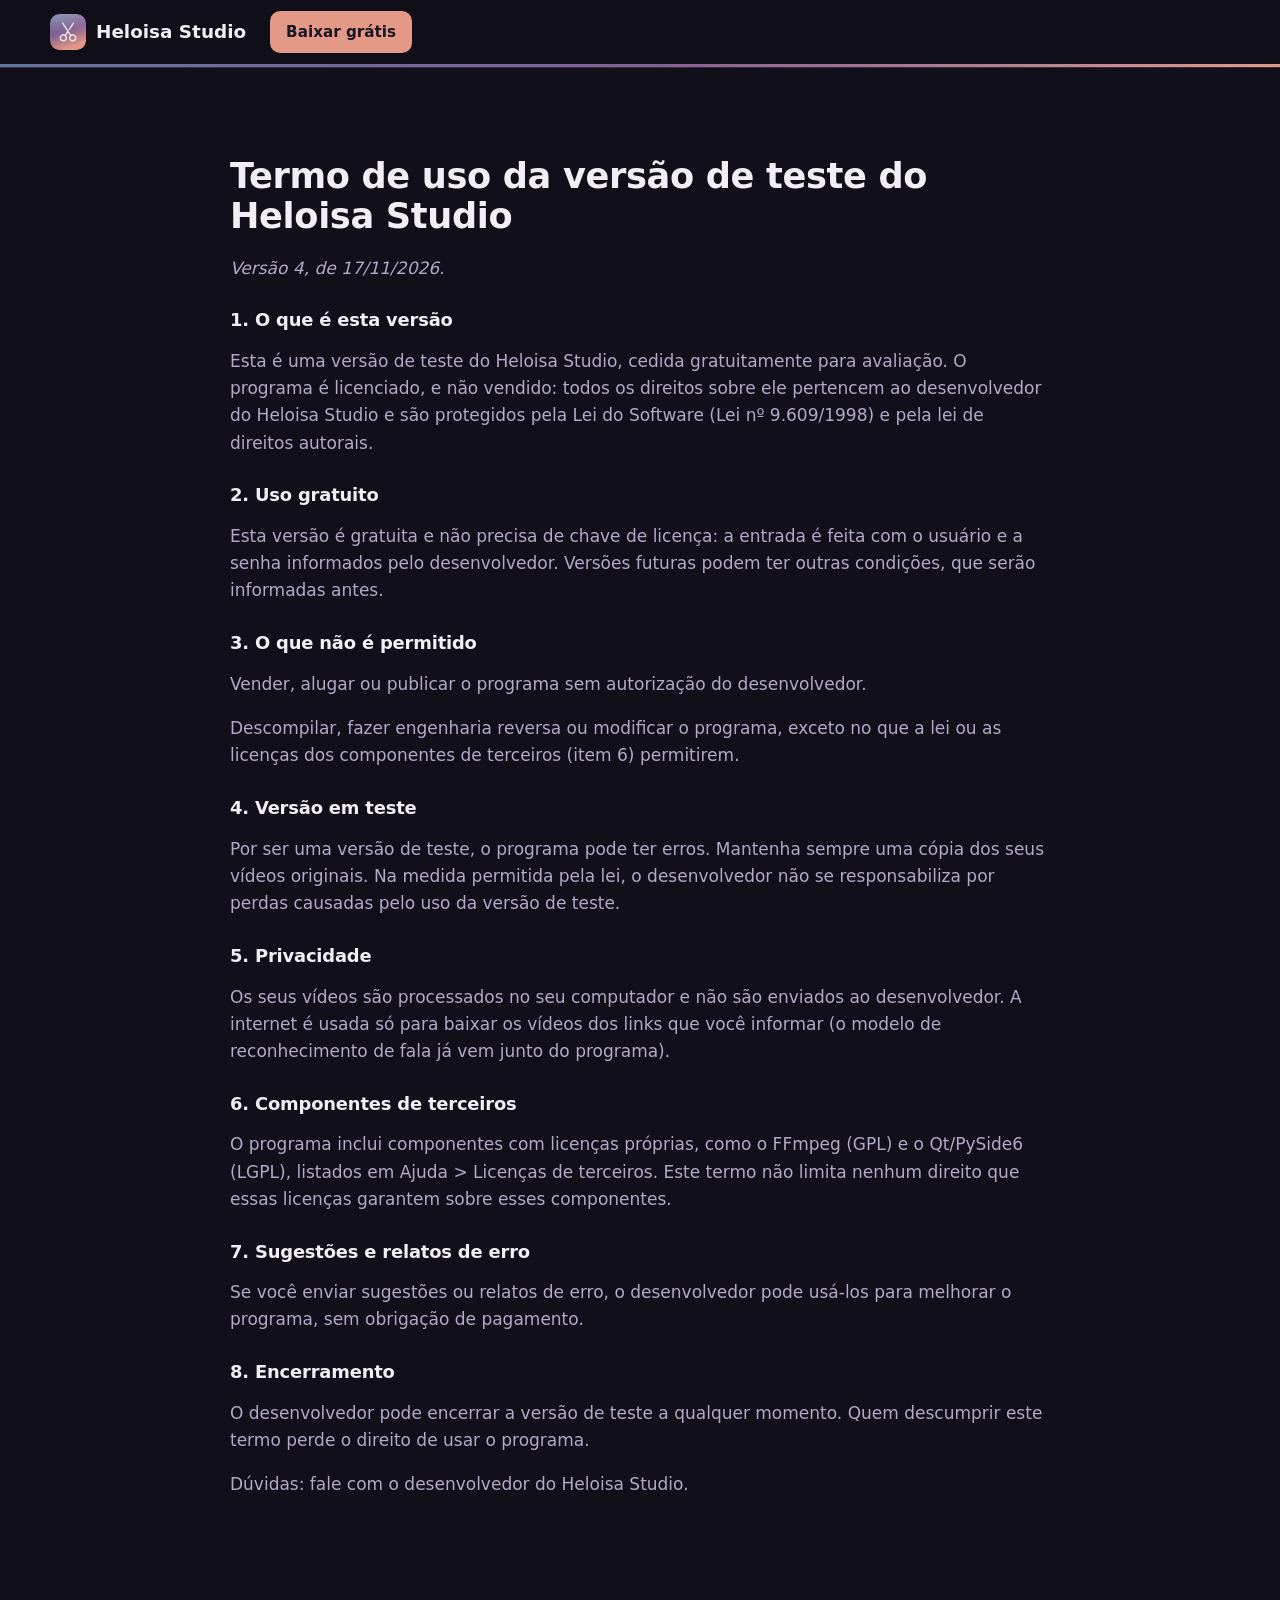
==== termo.html @ 585409a6 "Site do Heloisa Studio" ====
<!doctype html>
<html lang="pt-BR">
<head>
<meta charset="utf-8">
<meta name="viewport" content="width=device-width, initial-scale=1">
<title>Termo de uso · Heloisa Studio</title>
<meta name="robots" content="noindex">
<link rel="icon" href="img/favicon.ico" sizes="48x48">
<link rel="stylesheet" href="css/estilo.css">
</head>
<body>
<header class="topo">
  <div class="largura topo-linha">
    <a class="marca" href="index.html"><img src="img/logo.png" alt="" width="36" height="36">
      <span>Heloisa Studio</span></a>
    <a class="botao botao-pequeno botao-pessego" href="index.html#baixar">Baixar grátis</a>
  </div>
</header>
<main class="secao">
  <article class="largura estreita termo">
<h1>Termo de uso da versão de teste do Heloisa Studio</h1>
<p><i>Versão 4, de 17/11/2026.</i></p>
<h3>1. O que é esta versão</h3>
<p>Esta é uma versão de teste do Heloisa Studio, cedida gratuitamente para avaliação. O programa é licenciado, e não vendido: todos os direitos sobre ele pertencem ao desenvolvedor do Heloisa Studio e são protegidos pela Lei do Software (Lei nº 9.609/1998) e pela lei de direitos autorais.</p>
<h3>2. Uso gratuito</h3>
<p>Esta versão é gratuita e não precisa de chave de licença: a entrada é feita com o usuário e a senha informados pelo desenvolvedor. Versões futuras podem ter outras condições, que serão informadas antes.</p>
<h3>3. O que não é permitido</h3>
<p>Vender, alugar ou publicar o programa sem autorização do desenvolvedor.</p>
<p>Descompilar, fazer engenharia reversa ou modificar o programa, exceto no que a lei ou as licenças dos componentes de terceiros (item 6) permitirem.</p>
<h3>4. Versão em teste</h3>
<p>Por ser uma versão de teste, o programa pode ter erros. Mantenha sempre uma cópia dos seus vídeos originais. Na medida permitida pela lei, o desenvolvedor não se responsabiliza por perdas causadas pelo uso da versão de teste.</p>
<h3>5. Privacidade</h3>
<p>Os seus vídeos são processados no seu computador e não são enviados ao desenvolvedor. A internet é usada só para baixar os vídeos dos links que você informar (o modelo de reconhecimento de fala já vem junto do programa).</p>
<h3>6. Componentes de terceiros</h3>
<p>O programa inclui componentes com licenças próprias, como o FFmpeg (GPL) e o Qt/PySide6 (LGPL), listados em Ajuda &gt; Licenças de terceiros. Este termo não limita nenhum direito que essas licenças garantem sobre esses componentes.</p>
<h3>7. Sugestões e relatos de erro</h3>
<p>Se você enviar sugestões ou relatos de erro, o desenvolvedor pode usá-los para melhorar o programa, sem obrigação de pagamento.</p>
<h3>8. Encerramento</h3>
<p>O desenvolvedor pode encerrar a versão de teste a qualquer momento. Quem descumprir este termo perde o direito de usar o programa.</p>
<p>Dúvidas: fale com o desenvolvedor do Heloisa Studio.</p>
  </article>
</main>
</body>
</html>
---- css/estilo.css ----
/* Heloisa Studio — site de divulgação. Paleta "pôr do sol" do programa. */
:root {
  --azul: #64759d;
  --roxo: #826092;
  --pessego: #e39986;
  --sol: #ffe2b8;
  --fundo: #110f1a;
  --superficie: #19162a;
  --superficie-2: #211d35;
  --borda: #332d4d;
  --texto: #f2eef6;
  --suave: #b3a9c9;
  --horizonte: #2a1f3a;
  --raio: 16px;
  --sombra: 0 24px 60px rgba(8, 6, 16, 0.55);
  color-scheme: dark;
}

* { box-sizing: border-box; }
html { scroll-behavior: smooth; scroll-padding-top: 76px; }
body {
  margin: 0;
  background: var(--fundo);
  color: var(--texto);
  font-family: "Segoe UI Variable Text", "Segoe UI", system-ui, -apple-system, Roboto,
    "Helvetica Neue", Arial, sans-serif;
  font-size: 17px;
  line-height: 1.6;
  -webkit-font-smoothing: antialiased;
}
img { max-width: 100%; height: auto; display: block; }
a { color: var(--pessego); }
h1, h2, h3 { line-height: 1.15; margin: 0 0 0.5em; letter-spacing: -0.01em; }
h1 { font-size: clamp(2.1rem, 5vw, 3.6rem); font-weight: 800; }
h2 { font-size: clamp(1.7rem, 3.4vw, 2.5rem); font-weight: 800; }
h3 { font-size: 1.12rem; font-weight: 700; }
code {
  font-family: "Cascadia Mono", Consolas, monospace;
  background: var(--superficie-2);
  border: 1px solid var(--borda);
  border-radius: 6px;
  padding: 0.05em 0.4em;
  font-size: 0.92em;
}

.largura { width: min(1180px, 100% - 32px); margin-inline: auto; }
.estreita { width: min(820px, 100% - 32px); }

.pular {
  position: absolute; left: -999px; top: 8px; z-index: 50;
  background: var(--pessego); color: #1b1626; padding: 8px 14px; border-radius: 8px;
}
.pular:focus { left: 8px; }
:focus-visible { outline: 3px solid var(--pessego); outline-offset: 3px; border-radius: 6px; }

/* ---------------------------------------------------------------- botões */
.botao {
  display: inline-flex; align-items: center; justify-content: center; gap: 8px;
  padding: 14px 26px; border-radius: 12px; font-weight: 700; text-decoration: none;
  transition: transform 0.15s ease, filter 0.15s ease, background 0.15s ease;
}
.botao:hover { transform: translateY(-1px); filter: brightness(1.06); }
.botao-pessego { background: var(--pessego); color: #1b1626; }
.botao-vidro {
  background: rgba(255, 255, 255, 0.14); color: #fff;
  border: 1px solid rgba(255, 255, 255, 0.35);
}
.botao-vidro:hover { background: rgba(255, 255, 255, 0.22); }
.botao-pequeno { padding: 9px 16px; font-size: 0.95rem; border-radius: 10px; }
.botao-grande { padding: 18px 34px; font-size: 1.12rem; }

/* ---------------------------------------------------------------- topo */
.topo {
  position: sticky; top: 0; z-index: 20;
  background: rgba(17, 15, 26, 0.82);
  backdrop-filter: blur(12px);
  border-bottom: 1px solid var(--borda);
}
.topo::after {                                   /* a faixa do pôr do sol, como no app */
  content: ""; display: block; height: 3px;
  background: linear-gradient(90deg, var(--azul), var(--roxo), var(--pessego));
}
.topo-linha { display: flex; align-items: center; gap: 24px; min-height: 64px; }
.marca {
  display: inline-flex; align-items: center; gap: 10px;
  color: var(--texto); text-decoration: none; font-weight: 800; font-size: 1.15rem;
}
.marca img { border-radius: 9px; }
.menu { display: flex; gap: 22px; margin-left: auto; }
.menu a { color: var(--suave); text-decoration: none; font-weight: 600; font-size: 0.97rem; }
.menu a:hover { color: var(--texto); }

/* ---------------------------------------------------------------- herói */
.heroi { position: relative; overflow: hidden; padding: 72px 0 176px; isolation: isolate; }
.ceu {
  position: absolute; inset: 0; z-index: -1;
  background: linear-gradient(180deg, var(--azul) 0%, var(--roxo) 52%, var(--pessego) 100%);
}
.sol {
  position: absolute; width: 360px; height: 360px; border-radius: 50%;
  right: 6%; bottom: 40px; background: var(--sol); opacity: 0.9;
  box-shadow: 0 0 120px 40px rgba(255, 226, 184, 0.35);
}
.horizonte {
  position: absolute; left: 0; right: 0; bottom: 0; height: 120px;
  background: linear-gradient(180deg, #3a2b4f 0 10px, var(--horizonte) 10px);
}
.heroi-grade {
  display: grid; grid-template-columns: 1fr 1.15fr; gap: 48px; align-items: center;
}
.selo {
  display: inline-block; margin: 0 0 18px; padding: 6px 14px; border-radius: 999px;
  background: rgba(17, 15, 26, 0.35); border: 1px solid rgba(255, 255, 255, 0.25);
  font-weight: 700; font-size: 0.9rem; color: #fff;
}
.heroi h1 { color: #fff; text-shadow: 0 2px 24px rgba(17, 15, 26, 0.25); }
.destaque { color: var(--sol); }
.lide { font-size: 1.15rem; color: rgba(255, 255, 255, 0.92); max-width: 36em; }
.acoes { display: flex; flex-wrap: wrap; gap: 12px; margin: 28px 0 22px; }
.fatos {
  list-style: none; padding: 0; margin: 0; display: flex; flex-wrap: wrap; gap: 8px 20px;
  color: rgba(255, 255, 255, 0.9); font-size: 0.95rem; font-weight: 600;
}
.fatos li::before { content: "✓ "; color: var(--sol); }
.heroi-tela { margin: 0; }
.heroi-tela img {
  border-radius: 14px; box-shadow: var(--sombra);
  border: 1px solid rgba(255, 255, 255, 0.18);
}

/* ---------------------------------------------------------------- seções */
.secao { padding: 88px 0; }
.secao h2 { text-align: center; }
.secao-lide { text-align: center; color: var(--suave); font-size: 1.1rem; margin: 0 auto 44px;
              max-width: 40em; }
.secao-escura { background: var(--superficie); border-block: 1px solid var(--borda); }

.recursos { display: grid; grid-template-columns: repeat(auto-fill, minmax(250px, 1fr)); gap: 18px; }
.recurso {
  background: var(--superficie); border: 1px solid var(--borda); border-radius: var(--raio);
  padding: 22px 22px 18px;
}
.recurso svg {
  width: 40px; height: 40px; padding: 8px; border-radius: 11px; margin-bottom: 14px;
  fill: none; stroke: #fff; stroke-width: 1.8; stroke-linecap: round; stroke-linejoin: round;
  background: linear-gradient(135deg, var(--azul), var(--roxo));
}
.recurso p { margin: 0; color: var(--suave); font-size: 0.97rem; }

.passos {
  list-style: none; padding: 0; margin: 44px 0 0;
  display: grid; grid-template-columns: repeat(3, 1fr); gap: 22px; counter-reset: passo;
}
.passos li {
  background: var(--superficie-2); border: 1px solid var(--borda); border-radius: var(--raio);
  padding: 26px;
}
.passos p { margin: 0; color: var(--suave); }
.numero {
  display: inline-grid; place-items: center; width: 40px; height: 40px; border-radius: 50%;
  margin-bottom: 14px; font-weight: 800; color: #1b1626; background: var(--pessego);
}

.galeria { display: grid; grid-template-columns: repeat(2, 1fr); gap: 26px; }
.galeria figure { margin: 0; }
.galeria img {
  border-radius: 12px; border: 1px solid var(--borda); box-shadow: var(--sombra);
  aspect-ratio: 16 / 10; object-fit: cover; object-position: top center; width: 100%;
}
.galeria figcaption { color: var(--suave); text-align: center; margin-top: 12px; font-size: 0.97rem; }

/* ---------------------------------------------------------------- baixar */
.baixar {
  background:
    radial-gradient(900px 400px at 15% 0%, rgba(130, 96, 146, 0.35), transparent 70%),
    radial-gradient(700px 360px at 90% 100%, rgba(227, 153, 134, 0.22), transparent 70%),
    var(--superficie);
  border-block: 1px solid var(--borda);
}
.baixar h2, .baixar .secao-lide { text-align: left; margin-left: 0; }
.baixar-grade { display: grid; grid-template-columns: 1fr 1.1fr; gap: 48px; align-items: start; }
.detalhe { color: var(--suave); font-size: 0.93rem; margin: 12px 0 26px; }
.acesso {
  border: 1px solid var(--pessego); border-radius: var(--raio);
  background: rgba(227, 153, 134, 0.08); padding: 16px 20px; max-width: 420px;
}
.acesso p { margin: 0; }
.acesso-titulo { font-weight: 700; color: var(--pessego); margin-bottom: 4px !important; }
.instalar {
  background: var(--fundo); border: 1px solid var(--borda); border-radius: var(--raio);
  padding: 28px;
}
.instalar ol, .instalar ul { padding-left: 1.3em; margin: 0 0 18px; }
.instalar li { margin-bottom: 6px; }
.instalar h3:not(:first-child) { margin-top: 22px; }
.aviso { color: var(--suave); font-size: 0.93rem; border-left: 3px solid var(--roxo); padding-left: 12px; }

/* ---------------------------------------------------------------- perguntas */
details {
  background: var(--superficie); border: 1px solid var(--borda); border-radius: 12px;
  padding: 0 20px; margin-bottom: 12px;
}
summary {
  cursor: pointer; font-weight: 700; padding: 16px 0; list-style: none;
  display: flex; justify-content: space-between; gap: 16px;
}
summary::-webkit-details-marker { display: none; }
summary::after { content: "+"; color: var(--pessego); font-size: 1.3rem; line-height: 1; }
details[open] summary::after { content: "−"; }
details p { margin: 0 0 18px; color: var(--suave); }

/* ---------------------------------------------------------------- rodapé */
.rodape { border-top: 1px solid var(--borda); padding: 28px 0 36px; color: var(--suave); }
.rodape-linha { display: flex; flex-wrap: wrap; align-items: center; gap: 16px 28px; }
.rodape nav { display: flex; gap: 20px; margin-left: auto; }
.rodape a { color: var(--suave); }
.rodape a:hover { color: var(--texto); }
.rodape p { margin: 0; font-size: 0.93rem; }
.marca-rodape { font-size: 1rem; }

/* ---------------------------------------------------------------- telas menores */
@media (max-width: 980px) {
  .heroi-grade, .baixar-grade { grid-template-columns: 1fr; }
  .heroi { padding: 48px 0 150px; }
  .sol { width: 240px; height: 240px; right: -40px; bottom: 60px; }
  .passos { grid-template-columns: 1fr; }
}
@media (max-width: 760px) {
  .menu { display: none; }
  .topo-linha { justify-content: space-between; }
  .galeria { grid-template-columns: 1fr; }
  .secao { padding: 64px 0; }
  .rodape nav { margin-left: 0; }
  body { font-size: 16px; }
}
@media (prefers-reduced-motion: reduce) {
  html { scroll-behavior: auto; }
  .botao { transition: none; }
  .botao:hover { transform: none; }
}

/* ---------------------------------------------------------------- termo de uso */
.termo h1 { font-size: clamp(1.6rem, 3vw, 2.2rem); }
.termo h3 { margin-top: 1.6em; }
.termo p { color: var(--suave); }
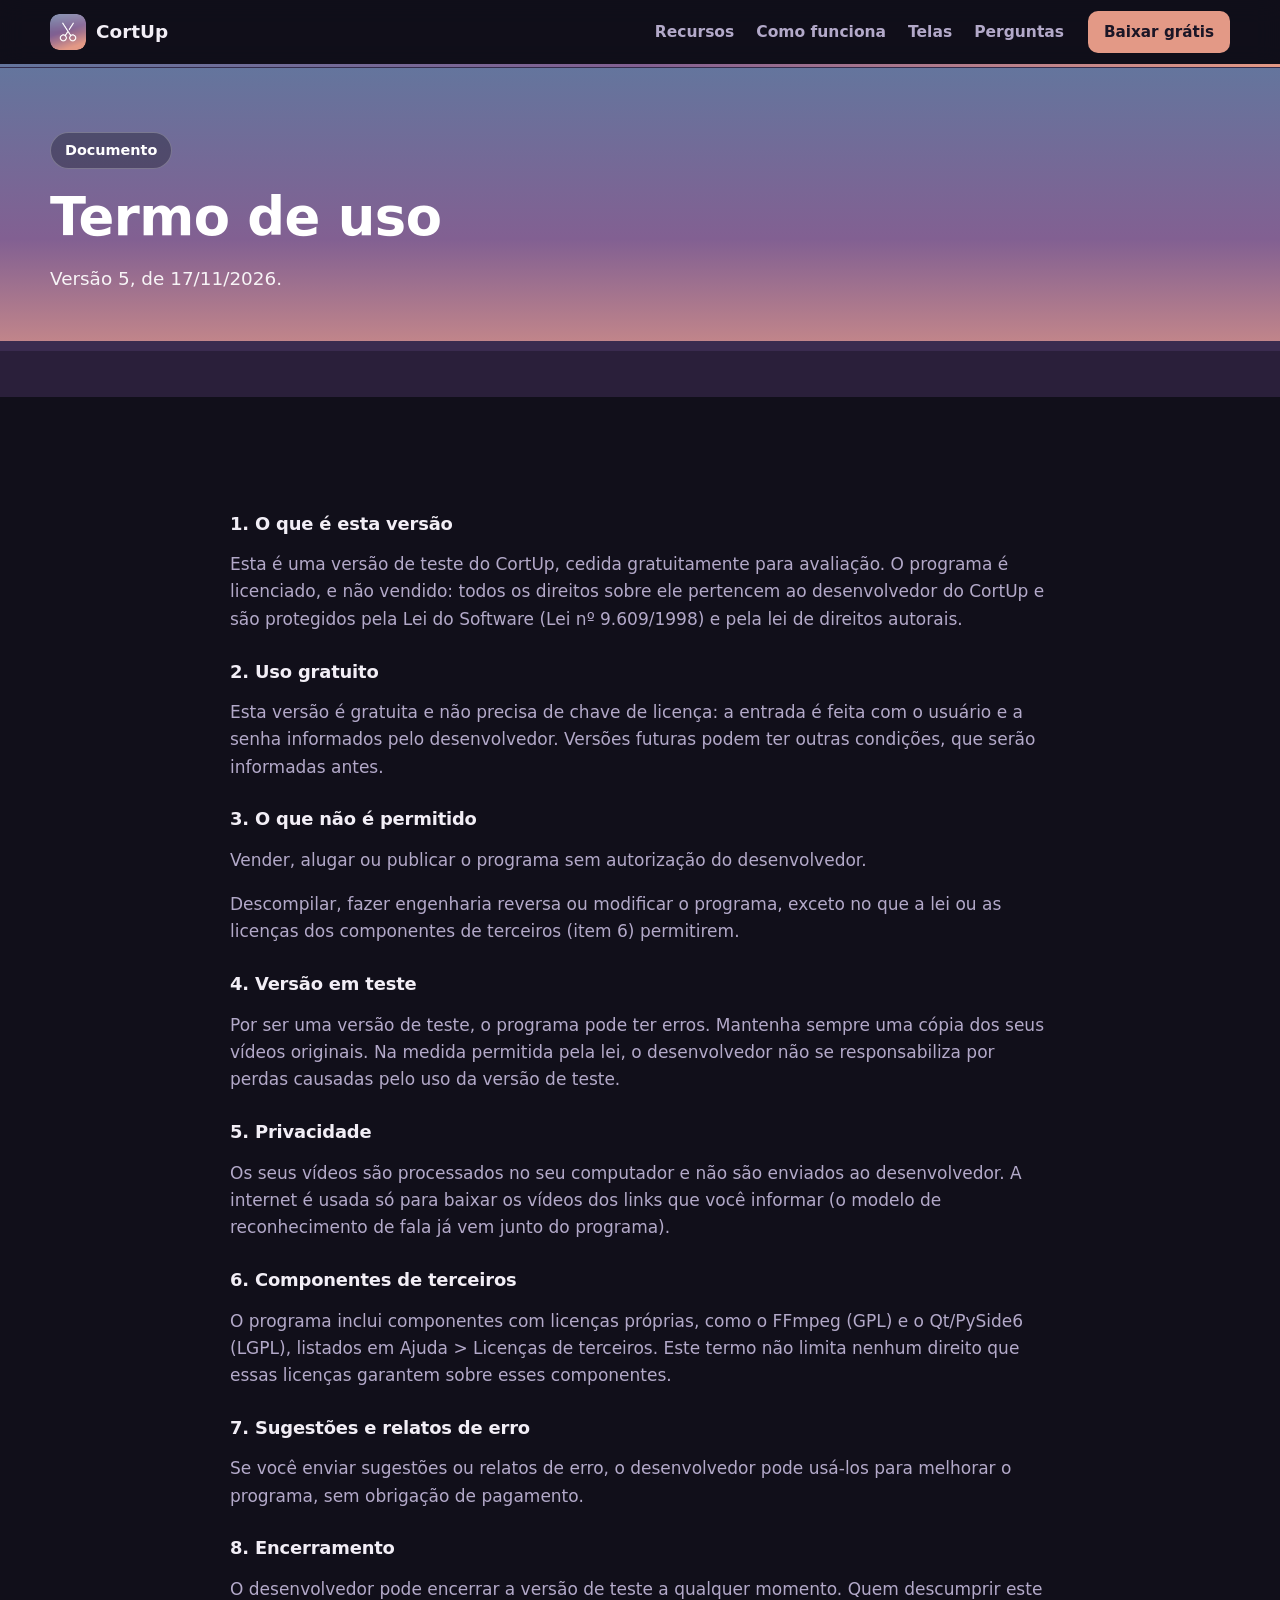
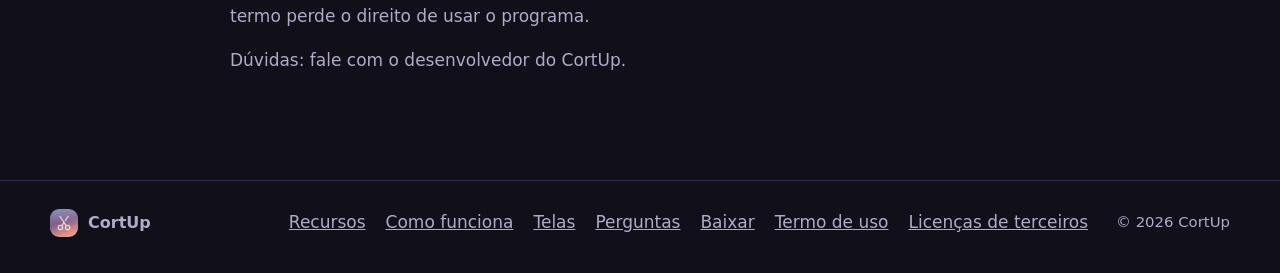
==== commit 34e3a457: "CortUp: nome novo, abertura interativa e várias páginas" ====
--- a/termo.html
+++ b/termo.html
@@ -3,42 +3,96 @@
 <head>
 <meta charset="utf-8">
 <meta name="viewport" content="width=device-width, initial-scale=1">
-<title>Termo de uso · Heloisa Studio</title>
+<title>Termo de uso · CortUp</title>
+<meta name="description" content="Termo de uso da versão de teste do CortUp.">
 <meta name="robots" content="noindex">
+<meta name="theme-color" content="#110f1a">
+<link rel="canonical" href="https://brunomariano5.github.io/cortup/termo.html">
 <link rel="icon" href="img/favicon.ico" sizes="48x48">
+<link rel="icon" href="img/favicon-32.png" type="image/png" sizes="32x32">
+<link rel="apple-touch-icon" href="img/apple-touch-icon.png">
+<meta property="og:type" content="website">
+<meta property="og:locale" content="pt_BR">
+<meta property="og:site_name" content="CortUp">
+<meta property="og:title" content="Termo de uso · CortUp">
+<meta property="og:description" content="Termo de uso da versão de teste do CortUp.">
+<meta property="og:url" content="https://brunomariano5.github.io/cortup/termo.html">
+<meta property="og:image" content="https://brunomariano5.github.io/cortup/img/previa-redes.png">
+<meta property="og:image:width" content="1200">
+<meta property="og:image:height" content="630">
+<meta name="twitter:card" content="summary_large_image">
 <link rel="stylesheet" href="css/estilo.css">
 </head>
 <body>
+<a class="pular" href="#conteudo">Pular para o conteúdo</a>
+
 <header class="topo">
   <div class="largura topo-linha">
-    <a class="marca" href="index.html"><img src="img/logo.png" alt="" width="36" height="36">
-      <span>Heloisa Studio</span></a>
-    <a class="botao botao-pequeno botao-pessego" href="index.html#baixar">Baixar grátis</a>
+    <a class="marca" href="index.html" aria-label="CortUp, página inicial">
+      <img src="img/logo.png" alt="" width="36" height="36">
+      <span>CortUp</span>
+    </a>
+    <nav class="menu" aria-label="Páginas">
+      <a href="recursos.html">Recursos</a>
+      <a href="como-funciona.html">Como funciona</a>
+      <a href="telas.html">Telas</a>
+      <a href="perguntas.html">Perguntas</a>
+    </nav>
+    <a class="botao botao-pequeno botao-pessego" href="baixar.html">Baixar grátis</a>
   </div>
 </header>
-<main class="secao">
-  <article class="largura estreita termo">
-<h1>Termo de uso da versão de teste do Heloisa Studio</h1>
-<p><i>Versão 4, de 17/11/2026.</i></p>
-<h3>1. O que é esta versão</h3>
-<p>Esta é uma versão de teste do Heloisa Studio, cedida gratuitamente para avaliação. O programa é licenciado, e não vendido: todos os direitos sobre ele pertencem ao desenvolvedor do Heloisa Studio e são protegidos pela Lei do Software (Lei nº 9.609/1998) e pela lei de direitos autorais.</p>
-<h3>2. Uso gratuito</h3>
-<p>Esta versão é gratuita e não precisa de chave de licença: a entrada é feita com o usuário e a senha informados pelo desenvolvedor. Versões futuras podem ter outras condições, que serão informadas antes.</p>
-<h3>3. O que não é permitido</h3>
-<p>Vender, alugar ou publicar o programa sem autorização do desenvolvedor.</p>
-<p>Descompilar, fazer engenharia reversa ou modificar o programa, exceto no que a lei ou as licenças dos componentes de terceiros (item 6) permitirem.</p>
-<h3>4. Versão em teste</h3>
-<p>Por ser uma versão de teste, o programa pode ter erros. Mantenha sempre uma cópia dos seus vídeos originais. Na medida permitida pela lei, o desenvolvedor não se responsabiliza por perdas causadas pelo uso da versão de teste.</p>
-<h3>5. Privacidade</h3>
-<p>Os seus vídeos são processados no seu computador e não são enviados ao desenvolvedor. A internet é usada só para baixar os vídeos dos links que você informar (o modelo de reconhecimento de fala já vem junto do programa).</p>
-<h3>6. Componentes de terceiros</h3>
-<p>O programa inclui componentes com licenças próprias, como o FFmpeg (GPL) e o Qt/PySide6 (LGPL), listados em Ajuda &gt; Licenças de terceiros. Este termo não limita nenhum direito que essas licenças garantem sobre esses componentes.</p>
-<h3>7. Sugestões e relatos de erro</h3>
-<p>Se você enviar sugestões ou relatos de erro, o desenvolvedor pode usá-los para melhorar o programa, sem obrigação de pagamento.</p>
-<h3>8. Encerramento</h3>
-<p>O desenvolvedor pode encerrar a versão de teste a qualquer momento. Quem descumprir este termo perde o direito de usar o programa.</p>
-<p>Dúvidas: fale com o desenvolvedor do Heloisa Studio.</p>
-  </article>
+
+<main id="conteudo">
+  <section class="pagina-topo">
+    <div class="ceu" aria-hidden="true"><span class="horizonte"></span></div>
+    <div class="largura">
+      <p class="selo">Documento</p>
+      <h1>Termo de uso</h1>
+      <p class="lide">Versão 5, de 17/11/2026.</p>
+    </div>
+  </section>
+  <section class="secao">
+    <article class="largura estreita termo">
+      <h3>1. O que é esta versão</h3>
+      <p>Esta é uma versão de teste do CortUp, cedida gratuitamente para avaliação. O programa é licenciado, e não vendido: todos os direitos sobre ele pertencem ao desenvolvedor do CortUp e são protegidos pela Lei do Software (Lei nº 9.609/1998) e pela lei de direitos autorais.</p>
+      <h3>2. Uso gratuito</h3>
+      <p>Esta versão é gratuita e não precisa de chave de licença: a entrada é feita com o usuário e a senha informados pelo desenvolvedor. Versões futuras podem ter outras condições, que serão informadas antes.</p>
+      <h3>3. O que não é permitido</h3>
+      <p>Vender, alugar ou publicar o programa sem autorização do desenvolvedor.</p>
+      <p>Descompilar, fazer engenharia reversa ou modificar o programa, exceto no que a lei ou as licenças dos componentes de terceiros (item 6) permitirem.</p>
+      <h3>4. Versão em teste</h3>
+      <p>Por ser uma versão de teste, o programa pode ter erros. Mantenha sempre uma cópia dos seus vídeos originais. Na medida permitida pela lei, o desenvolvedor não se responsabiliza por perdas causadas pelo uso da versão de teste.</p>
+      <h3>5. Privacidade</h3>
+      <p>Os seus vídeos são processados no seu computador e não são enviados ao desenvolvedor. A internet é usada só para baixar os vídeos dos links que você informar (o modelo de reconhecimento de fala já vem junto do programa).</p>
+      <h3>6. Componentes de terceiros</h3>
+      <p>O programa inclui componentes com licenças próprias, como o FFmpeg (GPL) e o Qt/PySide6 (LGPL), listados em Ajuda &gt; Licenças de terceiros. Este termo não limita nenhum direito que essas licenças garantem sobre esses componentes.</p>
+      <h3>7. Sugestões e relatos de erro</h3>
+      <p>Se você enviar sugestões ou relatos de erro, o desenvolvedor pode usá-los para melhorar o programa, sem obrigação de pagamento.</p>
+      <h3>8. Encerramento</h3>
+      <p>O desenvolvedor pode encerrar a versão de teste a qualquer momento. Quem descumprir este termo perde o direito de usar o programa.</p>
+      <p>Dúvidas: fale com o desenvolvedor do CortUp.</p>
+    </article>
+  </section>
 </main>
+
+<footer class="rodape">
+  <div class="largura rodape-linha">
+    <a class="marca marca-rodape" href="index.html">
+      <img src="img/logo.png" alt="" width="28" height="28">
+      <span>CortUp</span>
+    </a>
+    <nav aria-label="Rodapé">
+      <a href="recursos.html">Recursos</a>
+      <a href="como-funciona.html">Como funciona</a>
+      <a href="telas.html">Telas</a>
+      <a href="perguntas.html">Perguntas</a>
+      <a href="baixar.html">Baixar</a>
+      <a href="termo.html">Termo de uso</a>
+      <a href="licencas-de-terceiros.txt">Licenças de terceiros</a>
+    </nav>
+    <p>© 2026 CortUp</p>
+  </div>
+</footer>
+<script src="js/site.js" defer></script>
 </body>
 </html>
--- a/css/estilo.css
+++ b/css/estilo.css
@@ -1,4 +1,4 @@
-/* Heloisa Studio — site de divulgação. Paleta "pôr do sol" do programa. */
+/* CortUp — site de divulgação. Paleta "pôr do sol" do programa. */
 :root {
   --azul: #64759d;
   --roxo: #826092;
@@ -98,7 +98,7 @@
 }
 .sol {
   position: absolute; width: 360px; height: 360px; border-radius: 50%;
-  right: 6%; bottom: 40px; background: var(--sol); opacity: 0.9;
+  right: 4%; bottom: -200px; background: var(--sol); opacity: 0.9;
   box-shadow: 0 0 120px 40px rgba(255, 226, 184, 0.35);
 }
 .horizonte {
@@ -122,11 +122,22 @@
   color: rgba(255, 255, 255, 0.9); font-size: 0.95rem; font-weight: 600;
 }
 .fatos li::before { content: "✓ "; color: var(--sol); }
-.heroi-tela { margin: 0; }
-.heroi-tela img {
-  border-radius: 14px; box-shadow: var(--sombra);
-  border: 1px solid rgba(255, 255, 255, 0.18);
-}
+/* mesa de corte: fitas de vídeo e a tesoura (js/corte.js) */
+.palco-caixa { position: relative; height: clamp(440px, 64vh, 580px); }
+.palco-caixa canvas { display: block; width: 100%; height: 100%; touch-action: pan-y; }
+@media (pointer: fine) { .palco-caixa canvas { cursor: none; } }
+.dica-corte {
+  position: absolute; left: 50%; top: 0; transform: translateX(-50%); margin: 0;
+  white-space: nowrap; pointer-events: none; transition: opacity 0.5s ease;
+  background: rgba(17, 15, 26, 0.5); border: 1px solid rgba(255, 255, 255, 0.25);
+  color: #fff; font-weight: 700; font-size: 0.9rem; padding: 6px 14px; border-radius: 999px;
+}
+.dica-corte.sumir { opacity: 0; }
+.contador-corte {
+  position: absolute; left: 6px; bottom: 16px; margin: 0; pointer-events: none;
+  color: rgba(255, 255, 255, 0.92); font-weight: 600; font-size: 0.95rem; line-height: 1.2;
+}
+.contador-corte strong { display: block; font-size: 2rem; color: var(--sol); }
 
 /* ---------------------------------------------------------------- seções */
 .secao { padding: 88px 0; }
@@ -163,6 +174,7 @@
 
 .galeria { display: grid; grid-template-columns: repeat(2, 1fr); gap: 26px; }
 .galeria figure { margin: 0; }
+.galeria .largo { grid-column: 1 / -1; }
 .galeria img {
   border-radius: 12px; border: 1px solid var(--borda); box-shadow: var(--sombra);
   aspect-ratio: 16 / 10; object-fit: cover; object-position: top center; width: 100%;
@@ -222,11 +234,10 @@
 @media (max-width: 980px) {
   .heroi-grade, .baixar-grade { grid-template-columns: 1fr; }
   .heroi { padding: 48px 0 150px; }
-  .sol { width: 240px; height: 240px; right: -40px; bottom: 60px; }
+  .sol { width: 240px; height: 240px; right: -40px; bottom: -150px; }
   .passos { grid-template-columns: 1fr; }
 }
 @media (max-width: 760px) {
-  .menu { display: none; }
   .topo-linha { justify-content: space-between; }
   .galeria { grid-template-columns: 1fr; }
   .secao { padding: 64px 0; }
@@ -243,3 +254,92 @@
 .termo h1 { font-size: clamp(1.6rem, 3vw, 2.2rem); }
 .termo h3 { margin-top: 1.6em; }
 .termo p { color: var(--suave); }
+
+/* ---------------------------------------------------------------- aparecer ao rolar */
+.anima .revelar {
+  opacity: 0; transform: translateY(26px);
+  transition: opacity 0.7s ease, transform 0.8s cubic-bezier(0.2, 0.7, 0.2, 1);
+}
+.anima .revelar.visto { opacity: 1; transform: none; }
+@media (max-width: 560px) {
+  .palco-caixa { height: 430px; }
+  .dica-corte { font-size: 0.8rem; white-space: normal; text-align: center; width: max-content;
+                max-width: 92%; }
+}
+
+/* ---------------------------------------------------------------- várias páginas */
+.menu a[aria-current="page"] { color: var(--texto); box-shadow: 0 2px 0 var(--pessego); }
+.pagina-topo {
+  position: relative; overflow: hidden; isolation: isolate; color: #fff;
+  padding: 64px 0 104px;
+}
+.pagina-topo .horizonte { height: 56px; }
+.pagina-topo h1 { font-size: clamp(2rem, 4.6vw, 3.3rem); color: #fff; margin-bottom: 0.3em; }
+.pagina-topo .lide { margin: 0; }
+
+.destaques { display: grid; grid-template-columns: repeat(3, 1fr); gap: 20px; }
+.destaque-cartao {
+  display: flex; flex-direction: column; gap: 6px; padding: 26px; text-decoration: none;
+  color: var(--texto); background: var(--superficie); border: 1px solid var(--borda);
+  border-radius: var(--raio); transition: transform 0.2s ease, border-color 0.2s ease;
+}
+.destaque-cartao:hover { transform: translateY(-3px); border-color: var(--pessego); }
+.destaque-cartao p { margin: 0 0 8px; color: var(--suave); }
+.destaque-numero {
+  font-size: 2.6rem; font-weight: 800; line-height: 1.1;
+  background: linear-gradient(90deg, var(--azul), var(--roxo), var(--pessego));
+  -webkit-background-clip: text; background-clip: text; color: transparent;
+}
+.seta { margin-top: auto; color: var(--pessego); font-weight: 700; }
+
+.chamada {
+  background: linear-gradient(120deg, var(--azul), var(--roxo) 55%, var(--pessego));
+  padding: 56px 0;
+}
+.chamada-linha { display: flex; flex-wrap: wrap; align-items: center; justify-content: space-between; gap: 20px 32px; }
+.chamada h2 { color: #fff; margin: 0 0 4px; }
+.chamada p { margin: 0; color: rgba(255, 255, 255, 0.92); font-size: 1.1rem; }
+
+.jeitos { display: grid; grid-template-columns: repeat(3, 1fr); gap: 20px; margin-top: 36px; }
+.jeito {
+  background: var(--superficie-2); border: 1px solid var(--borda); border-radius: var(--raio);
+  padding: 24px;
+}
+.jeito p { margin: 0; color: var(--suave); }
+.lista-check { list-style: none; padding: 0; margin: 28px 0 0; }
+.lista-check li {
+  position: relative; padding: 0 0 16px 34px; color: var(--suave);
+}
+.lista-check li::before {
+  content: "✓"; position: absolute; left: 0; top: 0; color: var(--pessego); font-weight: 800;
+}
+.lista-check strong { color: var(--texto); }
+.ampliar { display: block; cursor: zoom-in; border-radius: 12px; }
+
+/* troca de página suave (navegadores que suportam); o topo fica parado */
+@view-transition { navigation: auto; }
+.topo { view-transition-name: topo; }
+::view-transition-old(root), ::view-transition-new(root) { animation-duration: 0.35s; }
+
+@media (max-width: 980px) {
+  .destaques, .jeitos { grid-template-columns: 1fr; }
+}
+@media (max-width: 760px) {
+  .topo-linha { flex-wrap: wrap; row-gap: 0; }
+  .menu {
+    display: flex; order: 3; width: 100%; margin: 0; padding: 2px 0 12px; gap: 20px;
+    overflow-x: auto; scrollbar-width: none;
+  }
+  .menu::-webkit-scrollbar { display: none; }
+  .menu a { white-space: nowrap; }
+  .pagina-topo { padding: 44px 0 84px; }
+}
+@media (prefers-reduced-motion: reduce) {
+  ::view-transition-old(root), ::view-transition-new(root) { animation: none; }
+  .destaque-cartao { transition: none; }
+}
+@media (max-width: 420px) {
+  .marca { font-size: 1.05rem; gap: 8px; }
+  .marca img { width: 30px; height: 30px; }
+  .topo .botao-pequeno { padding: 7px 12px; font-size: 0.85rem; }
+}
